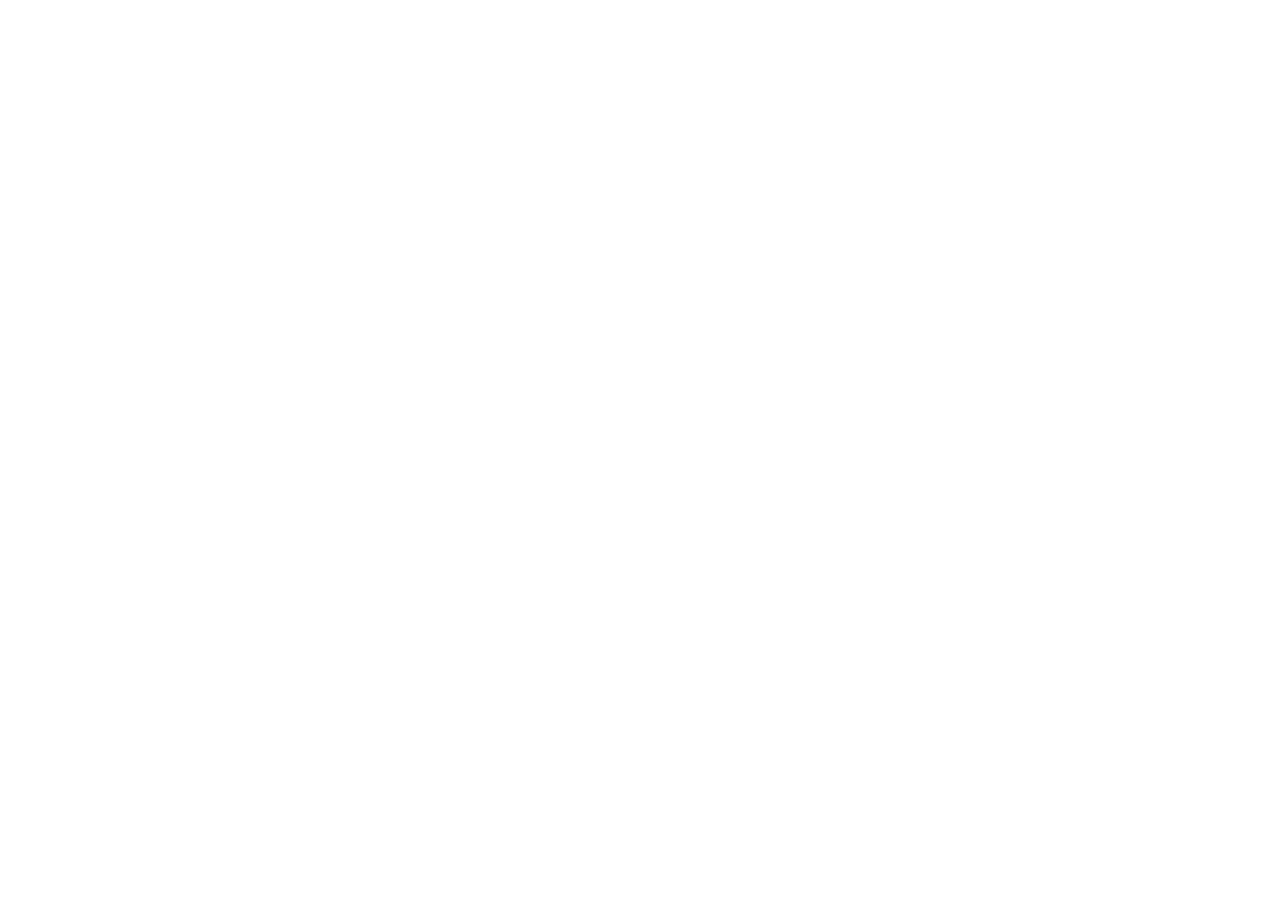
==== index.html @ 4326c66c "primeiro commit" ====
<!DOCTYPE html>
<html lang="en">
<head>
    <meta charset="UTF-8">
    <meta name="viewport" content="width=device-width, initial-scale=1.0">
    <title>Document</title>
</head>
<body>
    
</body>
</html>
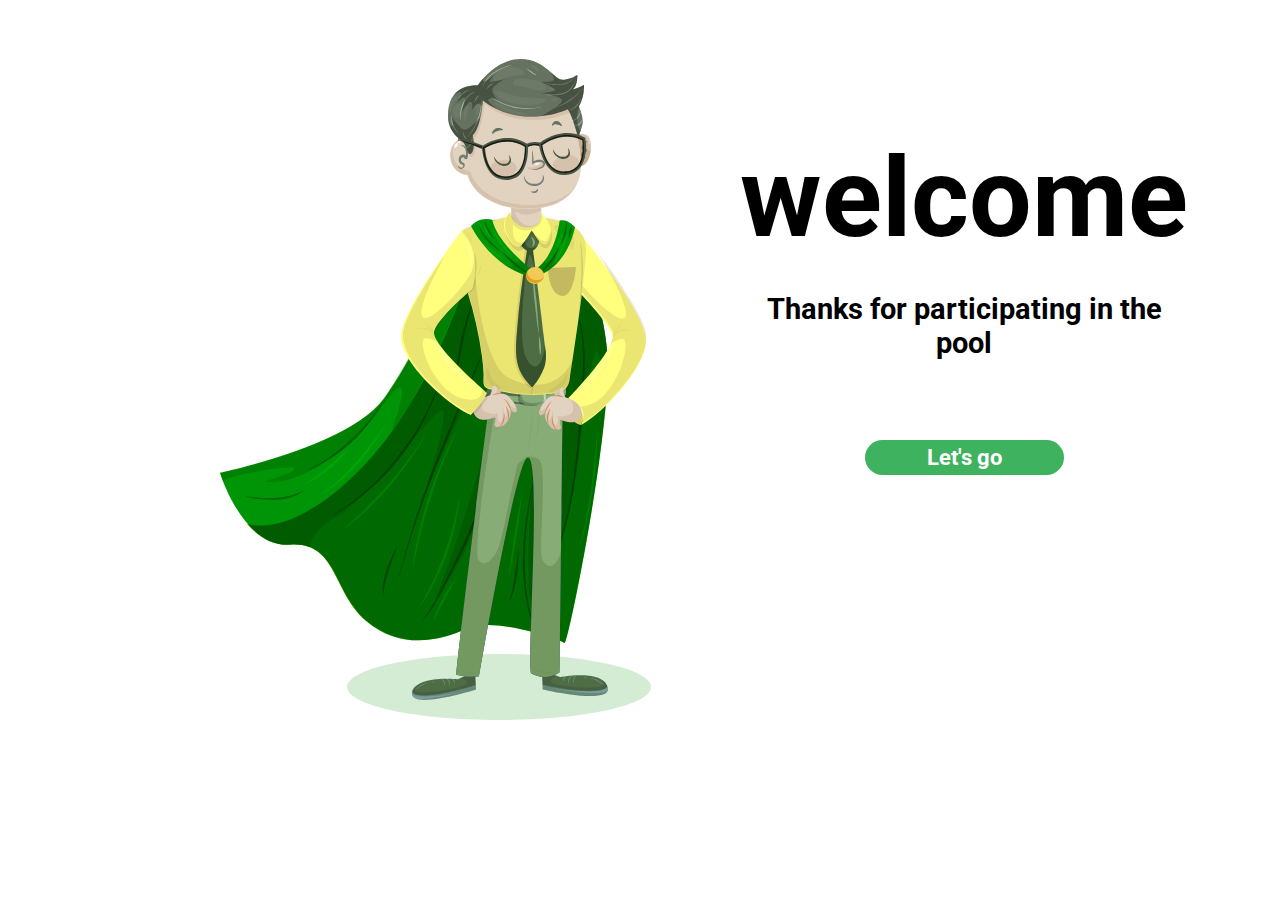
==== commit f79da0f1: "Tela 1 feita para o desktop" ====
--- a/index.html
+++ b/index.html
@@ -1,11 +1,27 @@
 <!DOCTYPE html>
+
 <html lang="en">
-<head>
-    <meta charset="UTF-8">
-    <meta name="viewport" content="width=device-width, initial-scale=1.0">
-    <title>Document</title>
-</head>
-<body>
-    
-</body>
-</html>+    <head>
+        <meta charset="UTF-8">
+        <meta name="viewport" content="width=device-width, initial-scale=1.0">
+        <title>Desafio 1 PB</title>
+        <link rel="stylesheet" type="text/css" href="styles.css">   
+        <link rel="preconnect" href="https://fonts.googleapis.com">
+<link rel="preconnect" href="https://fonts.gstatic.com" crossorigin>
+<link href="https://fonts.googleapis.com/css2?family=Roboto:ital,wght@0,100;0,300;0,400;0,500;0,700;0,900;1,100;1,300;1,400;1,500;1,700;1,900&display=swap" rel="stylesheet"> 
+    </head>
+    <body>
+        <main class="main">
+            <section>
+                <img src="tela1.svg" alt="personagem1"/>
+            </section>
+
+            <section>
+                <h1>welcome</h1>
+                <p class="subtitle">Thanks for participating in the pool</p>
+                <div class="areaBotao"><a href="pag2.html" class="button">Let's go</a></div>    
+            </section>
+        </main>      
+        <script src="index.js"></script>
+    </body>
+</html>
--- a/styles.css
+++ b/styles.css
@@ -0,0 +1,56 @@
+* {
+    text-decoration: none;
+    font-family: 'Roboto';
+}
+
+h1 {
+    color: #000000;
+    font-size: 111px;
+    text-align: center;
+    margin-bottom: 10px;
+}
+
+img {
+    width: 431px;
+    height: 661px;
+    top: 51px;
+    right: 212px;
+}
+
+.button {
+    background-color: #3EB25E;
+    color: #fff;
+    border-radius: 35px;
+    border: none;
+    width: 199px;
+    padding: 5px 0px;
+    font-weight: 700;
+    font-size: 22px;
+    display: block;
+    text-align: center;
+}
+
+.button:hover {
+    background-color: #FFFF7D;
+    color:#000000;     
+}
+
+.main { 
+    display: grid;
+    grid-template-columns: 1fr 1fr; 
+    gap: 80px;
+    padding: 51px 84px 48px 212px;
+}
+
+.subtitle {
+    font-size: 29px;
+    font-weight: 700;
+    text-align: center;
+    margin-bottom: 80px;
+}
+
+.areaBotao {
+    display: flex;
+    justify-content: center;    
+}
+
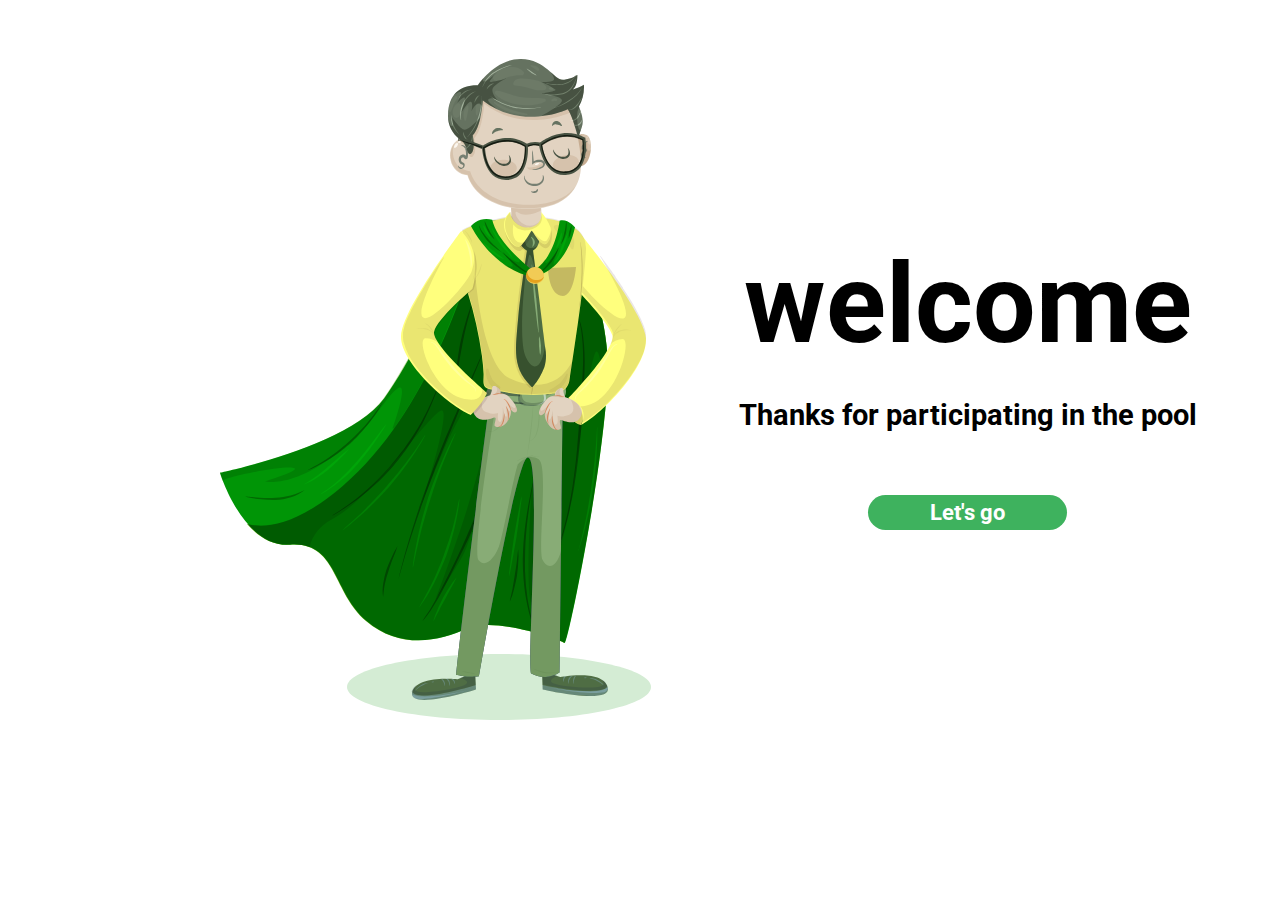
==== commit 6982349d: "refactor(responsividade): otimizando medidas da imagem para mobile e desktop" ====
--- a/index.html
+++ b/index.html
@@ -4,7 +4,7 @@
     <head>
         <meta charset="UTF-8">
         <meta name="viewport" content="width=device-width, initial-scale=1.0">
-        <title>Desafio 1 PB</title>
+        <title>Tela 1 PB</title>
         <link rel="stylesheet" type="text/css" href="styles.css">   
         <link rel="preconnect" href="https://fonts.googleapis.com">
 <link rel="preconnect" href="https://fonts.gstatic.com" crossorigin>
--- a/styles.css
+++ b/styles.css
@@ -8,6 +8,7 @@
     font-size: 111px;
     text-align: center;
     margin-bottom: 10px;
+    margin-top: 180px;
 }
 
 img {
@@ -44,9 +45,11 @@
 
 .subtitle {
     font-size: 29px;
+    width: 473px;
+    height: 47px;
     font-weight: 700;
     text-align: center;
-    margin-bottom: 80px;
+    margin-bottom: 50px;
 }
 
 .areaBotao {
@@ -54,3 +57,21 @@
     justify-content: center;    
 }
 
+@media (max-width: 480px) {  
+    .main { 
+        grid-template-columns: 100%; 
+        gap: 0px;
+        padding: 15px
+    }
+    h1 {
+        font-size: 53px;
+        margin-top: 0px;
+    }
+    .subtitle {
+        font-size: 24px;
+    }
+    img {
+        width: 271px;
+        height: 416px;;      
+    }
+}
